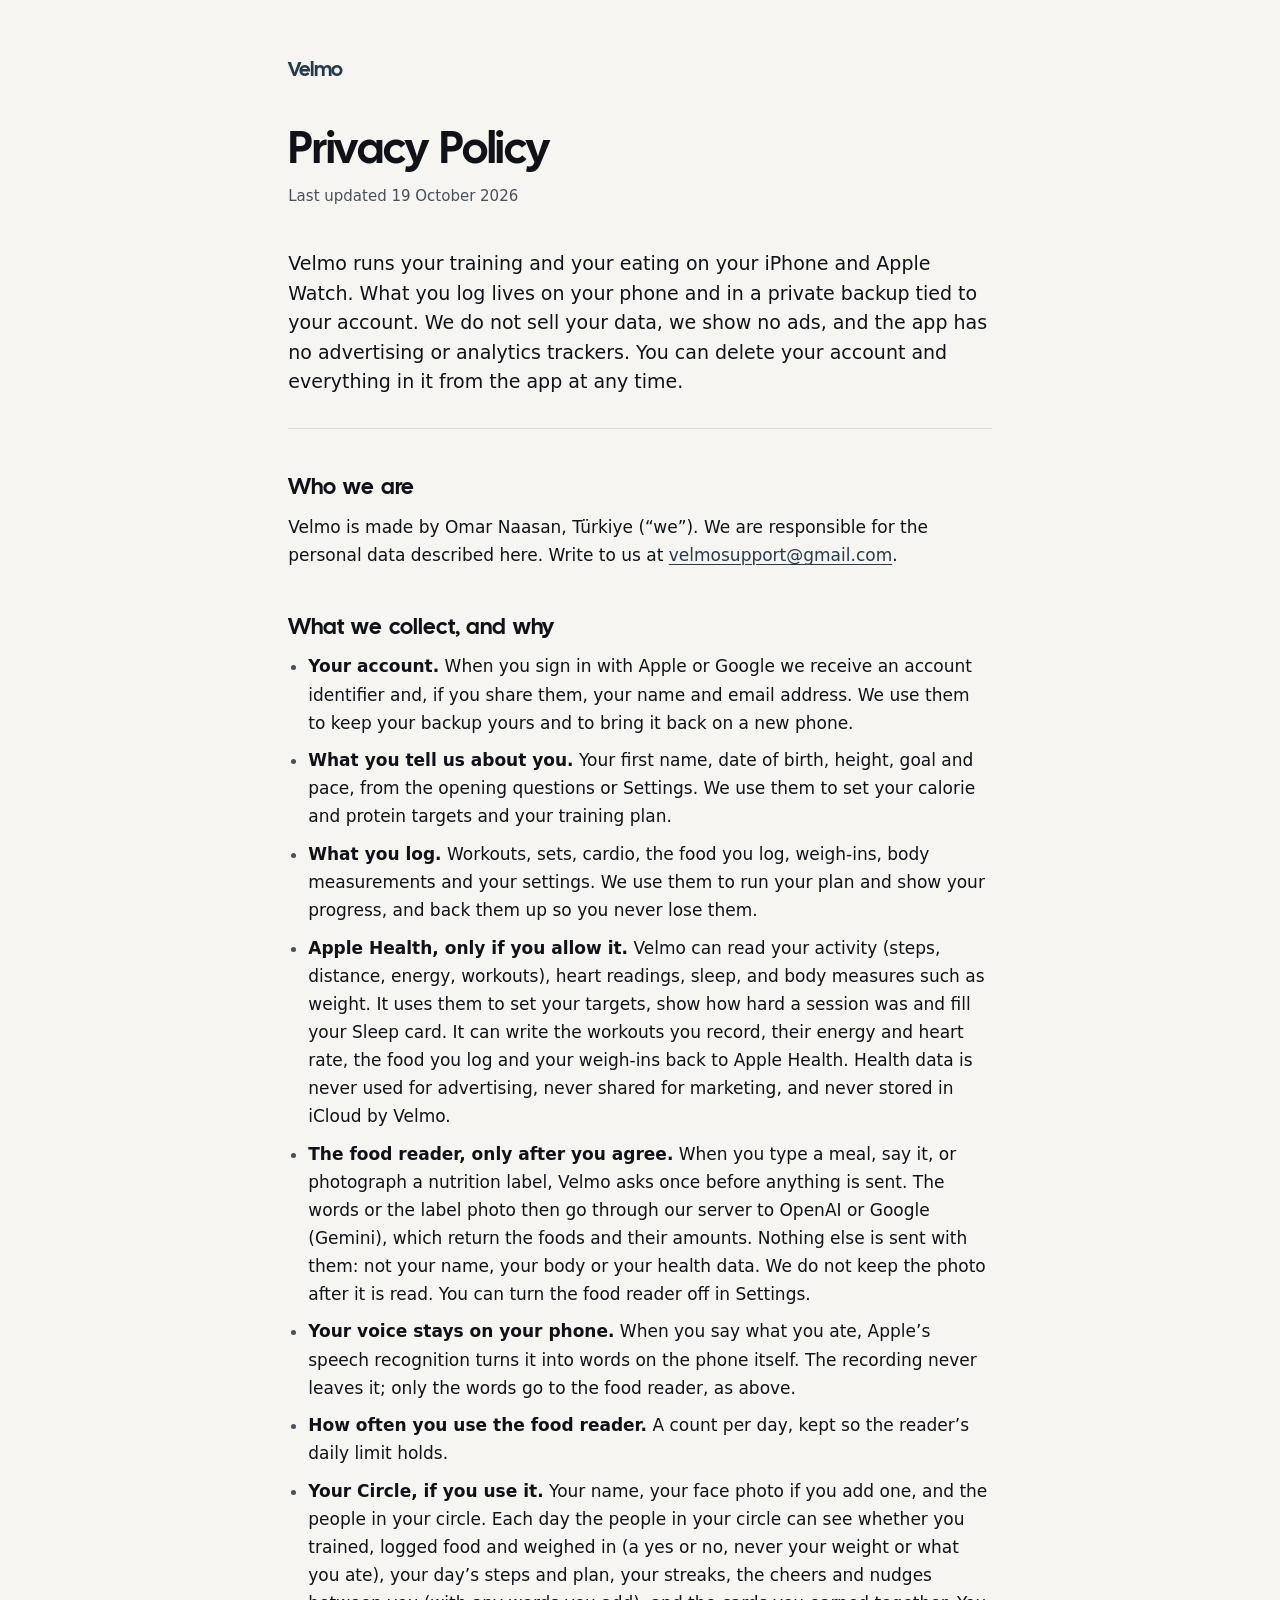
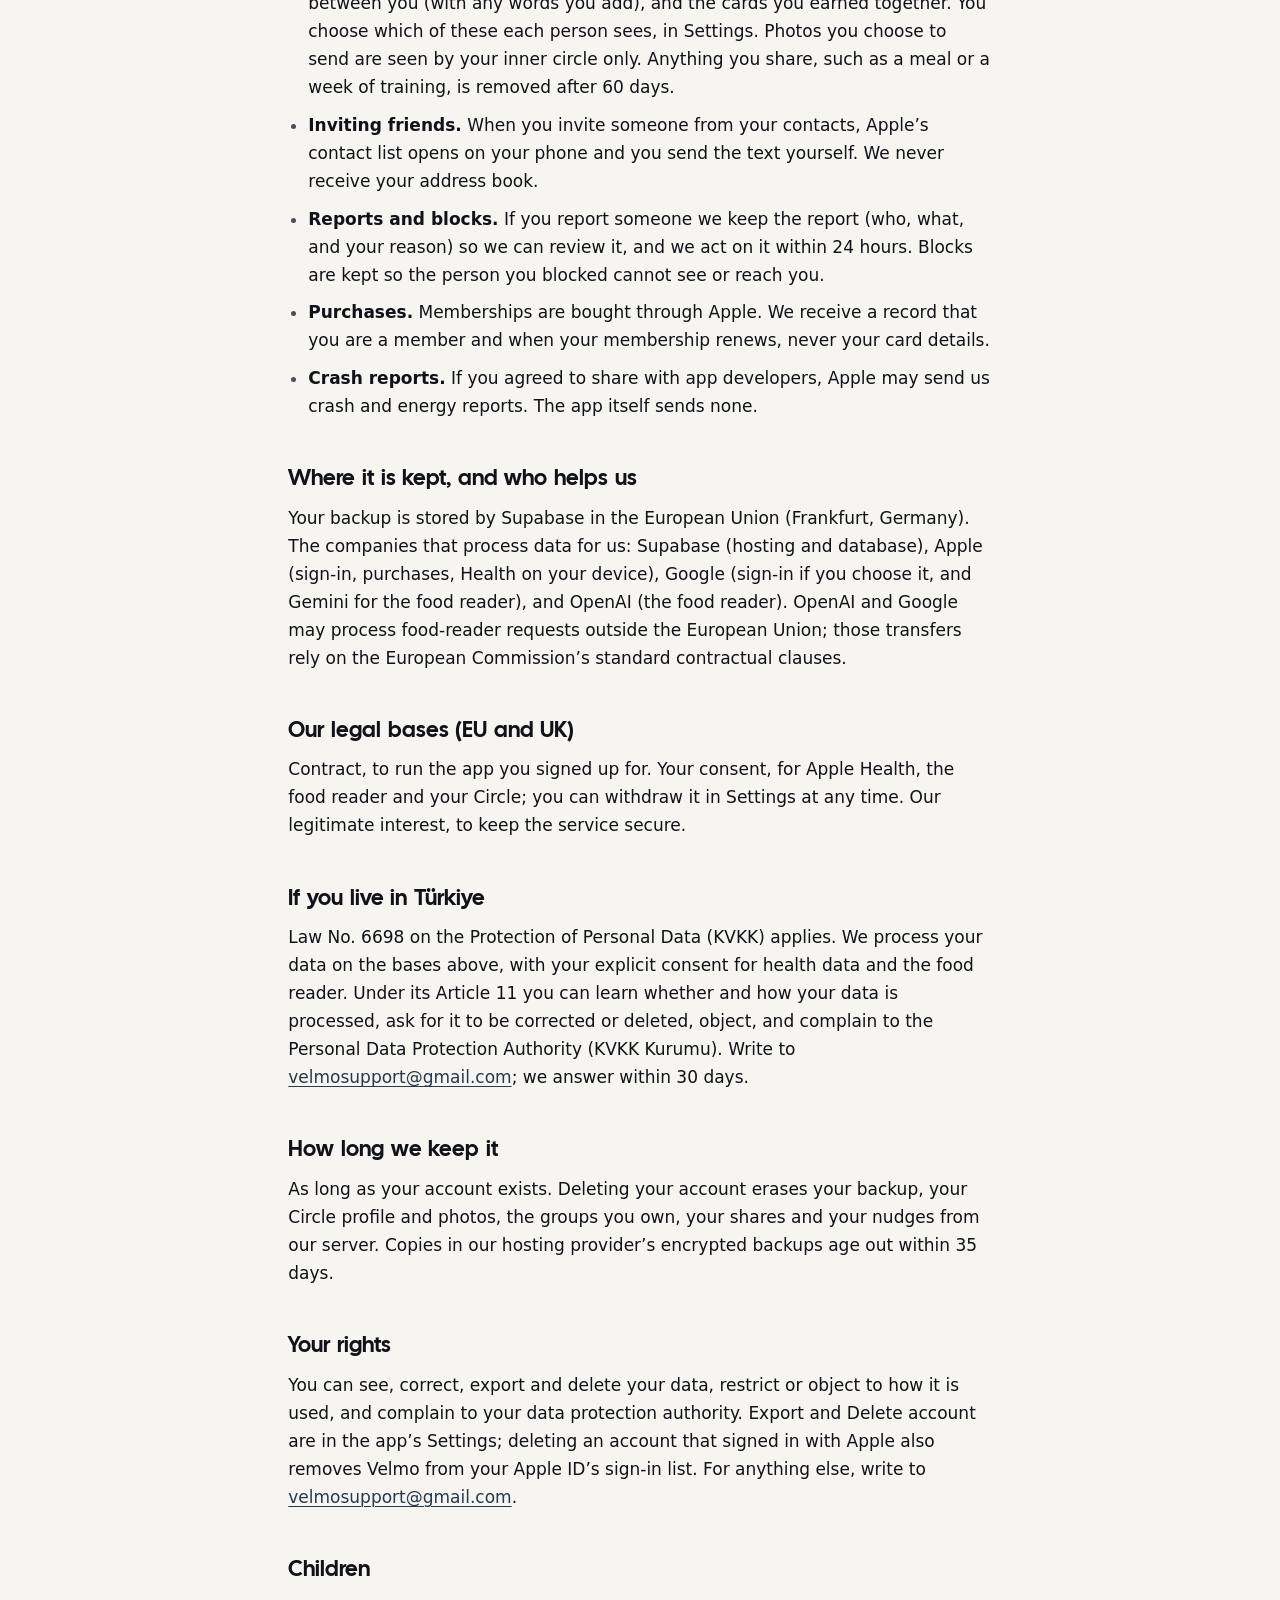
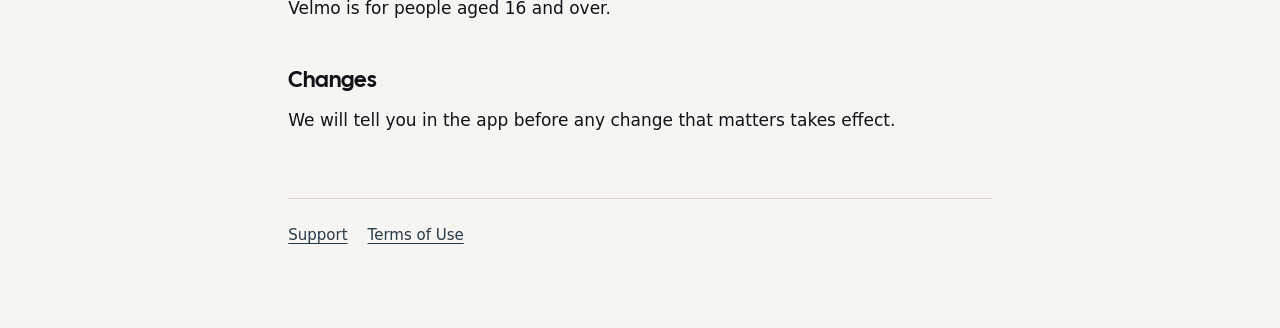
==== privacy/index.html @ 5cf64047 "Velmo's privacy policy and support pages" ====
<!doctype html>
<html lang="en">
<head>
<meta charset="utf-8">
<meta name="viewport" content="width=device-width, initial-scale=1">
<title>Velmo Privacy Policy</title>
<meta name="description" content="What Velmo collects, why, where it is kept, and how to delete it.">
<link rel="stylesheet" href="../assets/legal.css">
</head>
<body>
<main>
<a class="name" href="../">Velmo</a>

<h1>Privacy Policy</h1>
<p class="updated">Last updated 19 October 2026</p>

<p class="lede">Velmo runs your training and your eating on your iPhone and Apple Watch. What you log lives on your
phone and in a private backup tied to your account. We do not sell your data, we show no ads, and the app has no
advertising or analytics trackers. You can delete your account and everything in it from the app at any time.</p>

<h2>Who we are</h2>
<p>Velmo is made by Omar Naasan, Türkiye (“we”). We are responsible for the personal data described here.
Write to us at <a href="mailto:velmosupport@gmail.com">velmosupport@gmail.com</a>.</p>

<h2>What we collect, and why</h2>
<ul>
<li><strong>Your account.</strong> When you sign in with Apple or Google we receive an account identifier and, if
you share them, your name and email address. We use them to keep your backup yours and to bring it back on a new
phone.</li>
<li><strong>What you tell us about you.</strong> Your first name, date of birth, height, goal and pace, from the
opening questions or Settings. We use them to set your calorie and protein targets and your training plan.</li>
<li><strong>What you log.</strong> Workouts, sets, cardio, the food you log, weigh-ins, body measurements and your
settings. We use them to run your plan and show your progress, and back them up so you never lose them.</li>
<li><strong>Apple Health, only if you allow it.</strong> Velmo can read your activity (steps, distance, energy,
workouts), heart readings, sleep, and body measures such as weight. It uses them to set your targets, show how hard a
session was and fill your Sleep card. It can write the workouts you record, their energy and heart rate, the food you
log and your weigh-ins back to Apple Health. Health data is never used for advertising, never shared for marketing,
and never stored in iCloud by Velmo.</li>
<li><strong>The food reader, only after you agree.</strong> When you type a meal, say it, or photograph a nutrition
label, Velmo asks once before anything is sent. The words or the label photo then go through our server to OpenAI or
Google (Gemini), which return the foods and their amounts. Nothing else is sent with them: not your name, your body
or your health data. We do not keep the photo after it is read. You can turn the food reader off in Settings.</li>
<li><strong>Your voice stays on your phone.</strong> When you say what you ate, Apple’s speech recognition turns it
into words on the phone itself. The recording never leaves it; only the words go to the food reader, as above.</li>
<li><strong>How often you use the food reader.</strong> A count per day, kept so the reader’s daily limit
holds.</li>
<li><strong>Your Circle, if you use it.</strong> Your name, your face photo if you add one, and the people in your
circle. Each day the people in your circle can see whether you trained, logged food and weighed in (a yes or no,
never your weight or what you ate), your day’s steps and plan, your streaks, the cheers and nudges between you
(with any words you add), and the cards you earned together. You choose which of these each person sees, in
Settings. Photos you choose to send are seen by your inner circle only. Anything you share, such as a meal or a
week of training, is removed after 60 days.</li>
<li><strong>Inviting friends.</strong> When you invite someone from your contacts, Apple’s contact list opens on
your phone and you send the text yourself. We never receive your address book.</li>
<li><strong>Reports and blocks.</strong> If you report someone we keep the report (who, what, and your reason) so we
can review it, and we act on it within 24 hours. Blocks are kept so the person you blocked cannot see or reach
you.</li>
<li><strong>Purchases.</strong> Memberships are bought through Apple. We receive a record that you are a member and
when your membership renews, never your card details.</li>
<li><strong>Crash reports.</strong> If you agreed to share with app developers, Apple may send us crash and energy
reports. The app itself sends none.</li>
</ul>

<h2>Where it is kept, and who helps us</h2>
<p>Your backup is stored by Supabase in the European Union (Frankfurt, Germany). The companies that process data for
us: Supabase (hosting and database), Apple (sign-in, purchases, Health on your device), Google (sign-in if you choose
it, and Gemini for the food reader), and OpenAI (the food reader). OpenAI and Google may process food-reader requests
outside the European Union; those transfers rely on the European Commission’s standard contractual clauses.</p>

<h2>Our legal bases (EU and UK)</h2>
<p>Contract, to run the app you signed up for. Your consent, for Apple Health, the food reader and your Circle; you
can withdraw it in Settings at any time. Our legitimate interest, to keep the service secure.</p>

<h2>If you live in Türkiye</h2>
<p>Law No. 6698 on the Protection of Personal Data (KVKK) applies. We process your data on the bases above, with your
explicit consent for health data and the food reader. Under its Article 11 you can learn whether and how your data is
processed, ask for it to be corrected or deleted, object, and complain to the Personal Data Protection Authority
(KVKK Kurumu). Write to <a href="mailto:velmosupport@gmail.com">velmosupport@gmail.com</a>; we answer within 30 days.</p>

<h2>How long we keep it</h2>
<p>As long as your account exists. Deleting your account erases your backup, your Circle profile and photos, the
groups you own, your shares and your nudges from our server. Copies in our hosting provider’s encrypted backups age
out within 35 days.</p>

<h2>Your rights</h2>
<p>You can see, correct, export and delete your data, restrict or object to how it is used, and complain to your data
protection authority. Export and Delete account are in the app’s Settings; deleting an account that signed in with
Apple also removes Velmo from your Apple ID’s sign-in list. For anything else, write to
<a href="mailto:velmosupport@gmail.com">velmosupport@gmail.com</a>.</p>

<h2>Children</h2>
<p>Velmo is for people aged 16 and over.</p>

<h2>Changes</h2>
<p>We will tell you in the app before any change that matters takes effect.</p>

<footer>
<a href="../support/">Support</a><a href="https://www.apple.com/legal/internet-services/itunes/dev/stdeula/">Terms of Use</a>
</footer>
</main>
</body>
</html>
---- assets/legal.css ----
/* Velmo's public pages: privacy policy and support. Read mode — one column, the app's own heading face. */
@font-face {
  font-family: "Cal Sans";
  src: url("CalSans-Regular.ttf") format("truetype");
  font-display: swap;
}

:root {
  --paper: #f6f5f2;
  --ink: #101218;
  --ink-soft: #4a4f5c;
  --brand: #273a4a;
  --rule: #dddad3;
  --mark: rgba(39, 58, 74, 0.16);
  color-scheme: light dark;
}

@media (prefers-color-scheme: dark) {
  :root {
    --paper: #0f1116;
    --ink: #f2f4f8;
    --ink-soft: #a8adba;
    --brand: #febd99;
    --rule: #262a33;
    --mark: rgba(254, 189, 153, 0.22);
  }
}

* { box-sizing: border-box; }

html {
  -webkit-text-size-adjust: 100%;
  text-size-adjust: 100%;
}

body {
  margin: 0;
  background: var(--paper);
  color: var(--ink);
  font: 400 1.0625rem/1.65 -apple-system, BlinkMacSystemFont, "Segoe UI", system-ui, sans-serif;
  font-feature-settings: "kern", "liga";
}

::selection { background: var(--mark); }

main {
  max-width: 68ch;
  margin: 0 auto;
  padding: 3.5rem 1rem 5rem;
}

.name {
  font: 400 1.25rem/1 "Cal Sans", -apple-system, system-ui, sans-serif;
  letter-spacing: -0.01em;
  color: var(--brand);
  text-decoration: none;
}

h1 {
  font: 400 clamp(2rem, 6vw, 2.75rem)/1.1 "Cal Sans", -apple-system, system-ui, sans-serif;
  letter-spacing: -0.015em;
  word-spacing: 0.1em;
  margin: 2.5rem 0 0.75rem;
  text-wrap: balance;
}

.updated { color: var(--ink-soft); margin: 0 0 2.5rem; font-size: 0.9375rem; }

.lede {
  font-size: 1.1875rem;
  line-height: 1.55;
  padding-bottom: 2rem;
  border-bottom: 1px solid var(--rule);
  margin: 0 0 0.5rem;
}

h2 {
  font: 400 1.375rem/1.25 "Cal Sans", -apple-system, system-ui, sans-serif;
  letter-spacing: 0;
  word-spacing: 0.12em;
  margin: 2.75rem 0 0.75rem;
  text-wrap: balance;
}

p, ul { margin: 0 0 1rem; }
ul { padding-left: 1.25rem; }
li { margin-bottom: 0.6rem; }
li::marker { color: var(--ink-soft); }
strong { font-weight: 600; }

a {
  color: var(--brand);
  text-decoration-thickness: 1px;
  text-underline-offset: 0.18em;
}
a:hover { text-decoration-thickness: 2px; }
a:focus-visible { outline: 2px solid var(--brand); outline-offset: 3px; border-radius: 3px; }

.contact {
  font: 400 1.375rem/1.3 "Cal Sans", -apple-system, system-ui, sans-serif;
  margin: 0.5rem 0 1.5rem;
  overflow-wrap: anywhere;
}

footer {
  margin-top: 4rem;
  padding-top: 1.5rem;
  border-top: 1px solid var(--rule);
  color: var(--ink-soft);
  font-size: 0.9375rem;
}
footer a { margin-right: 1.25rem; }
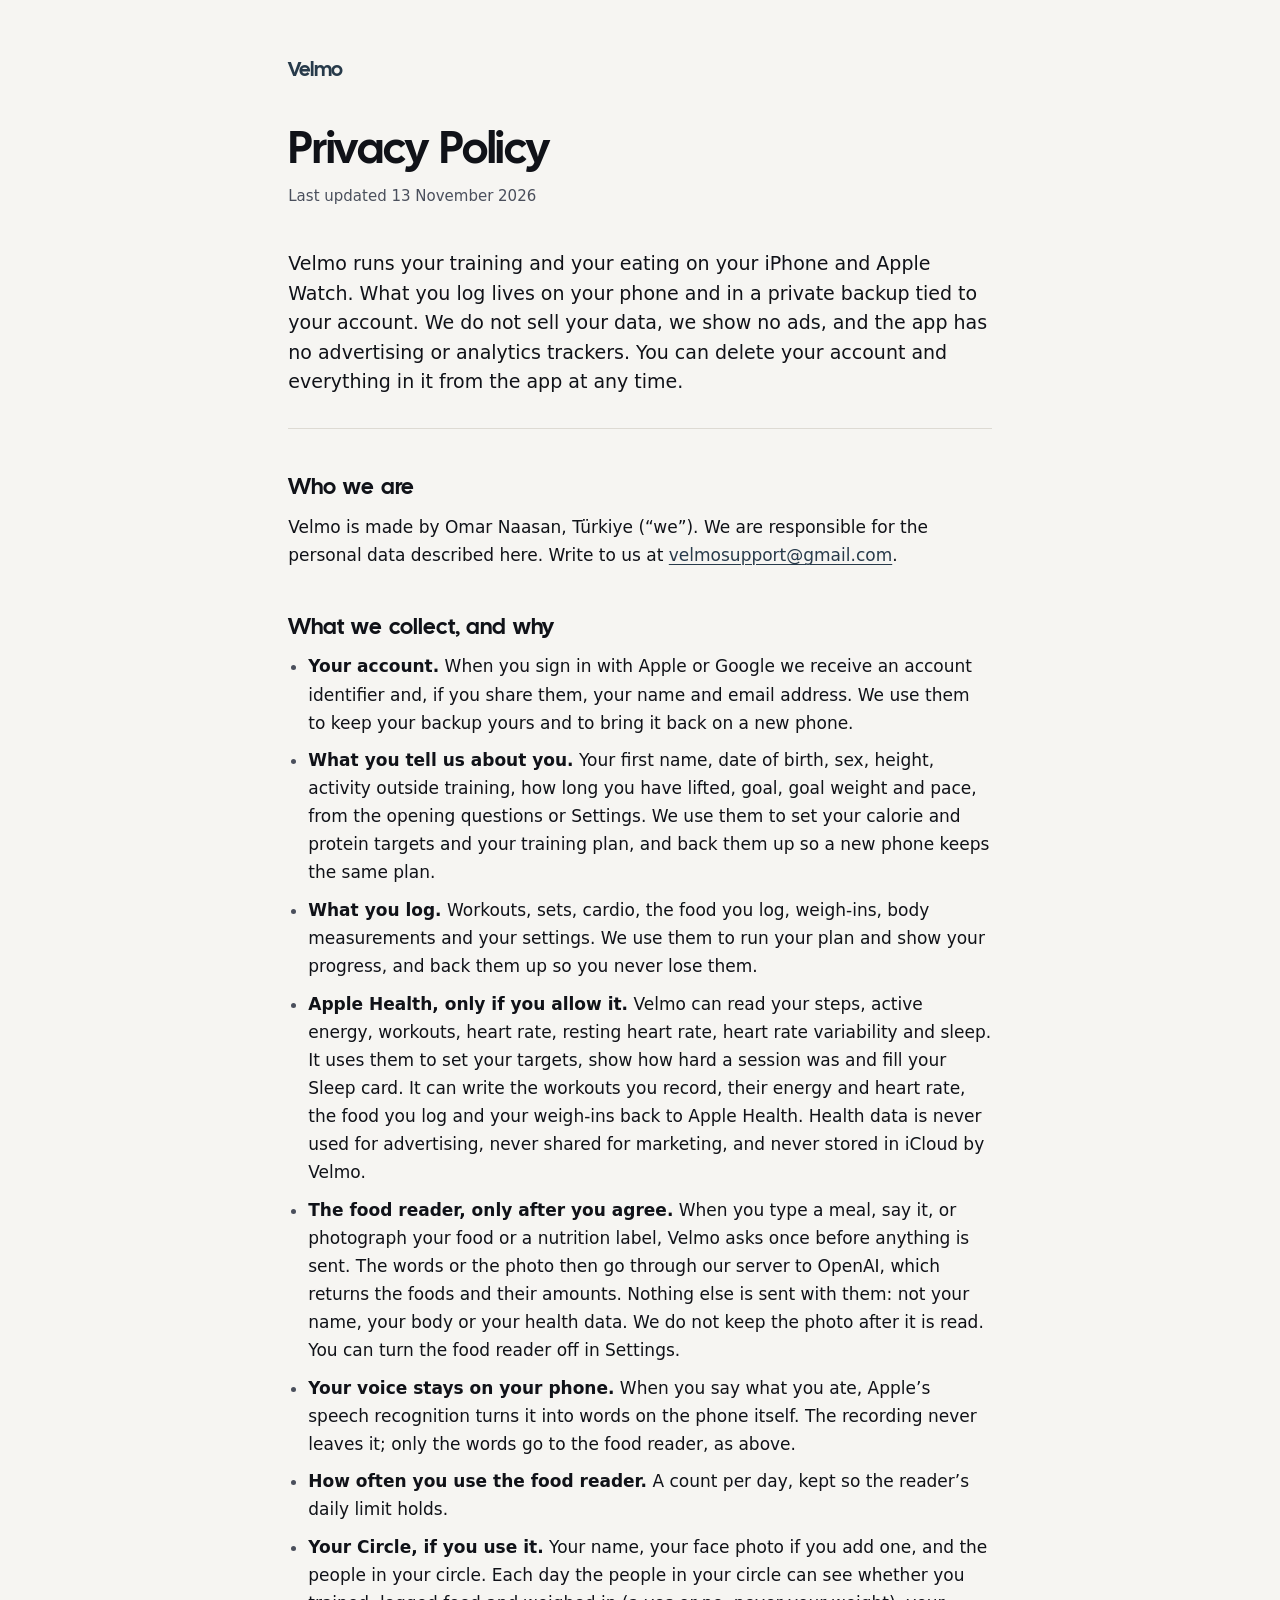
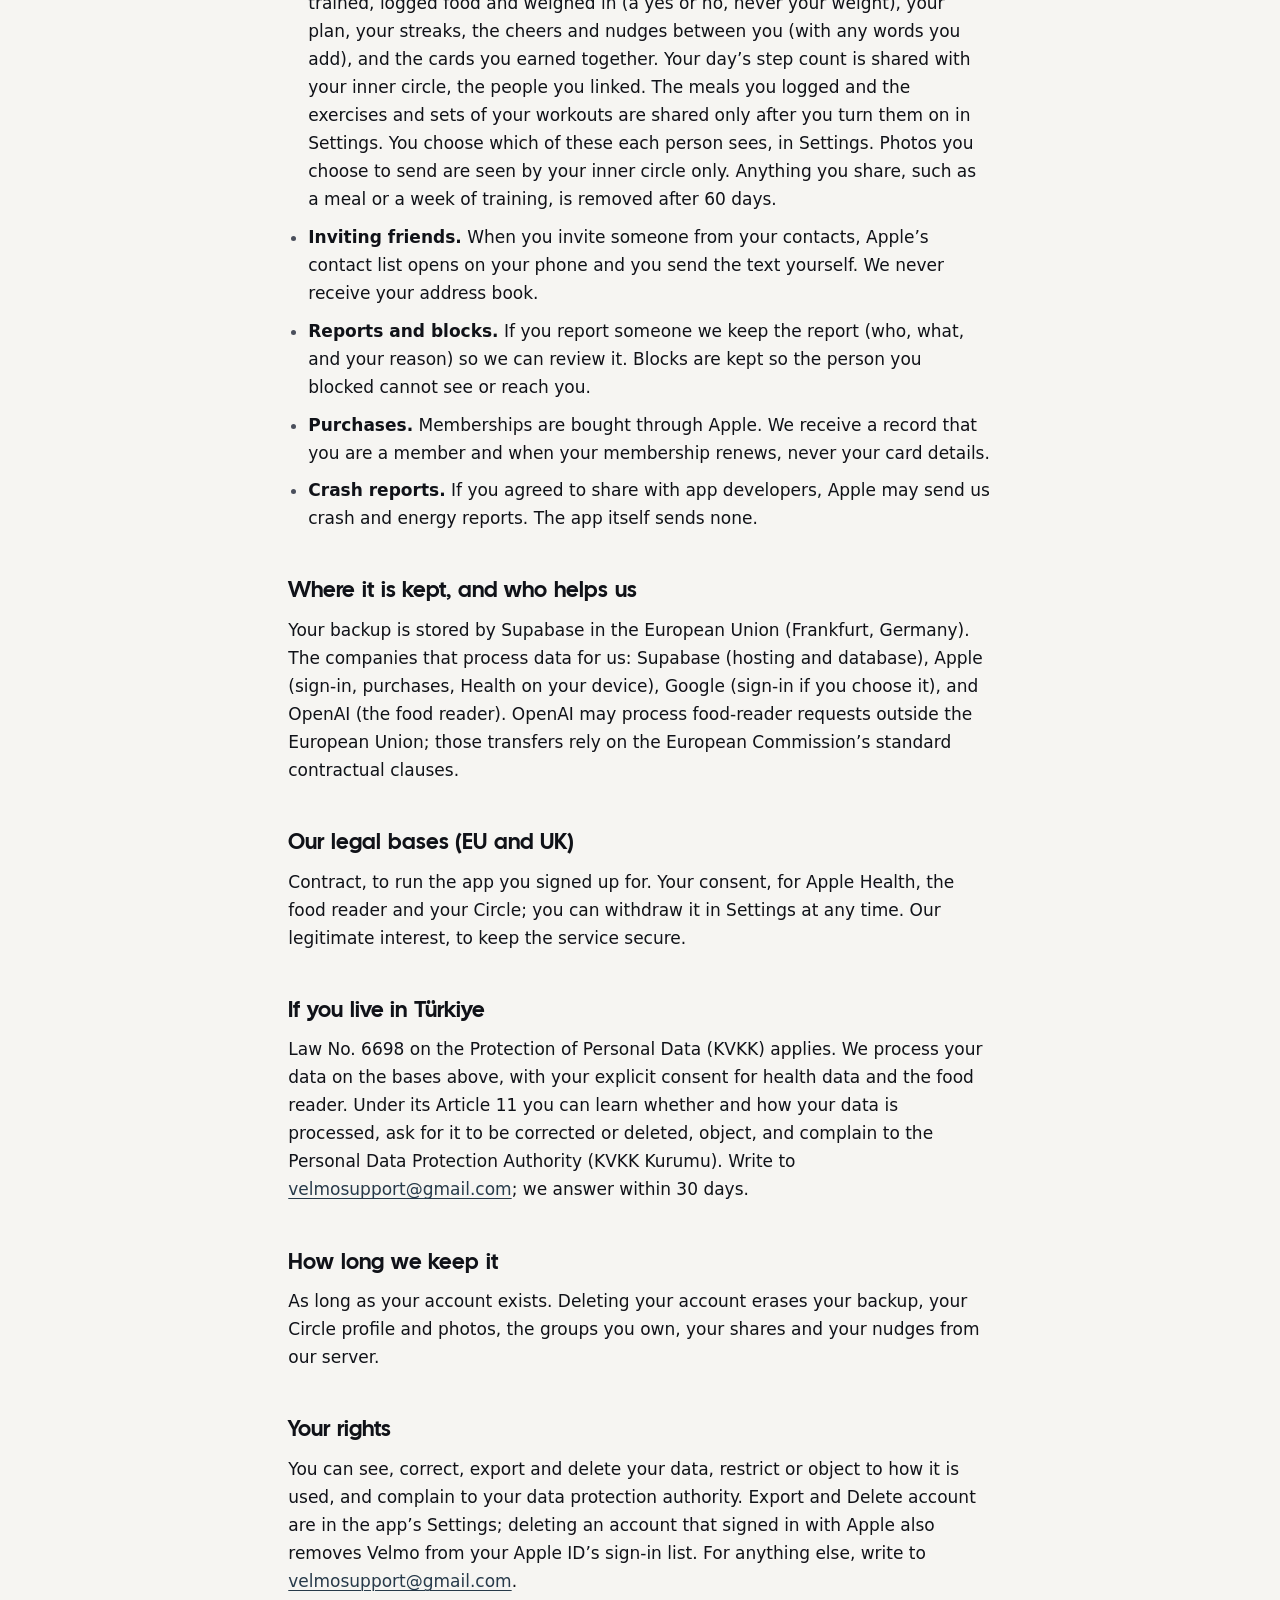
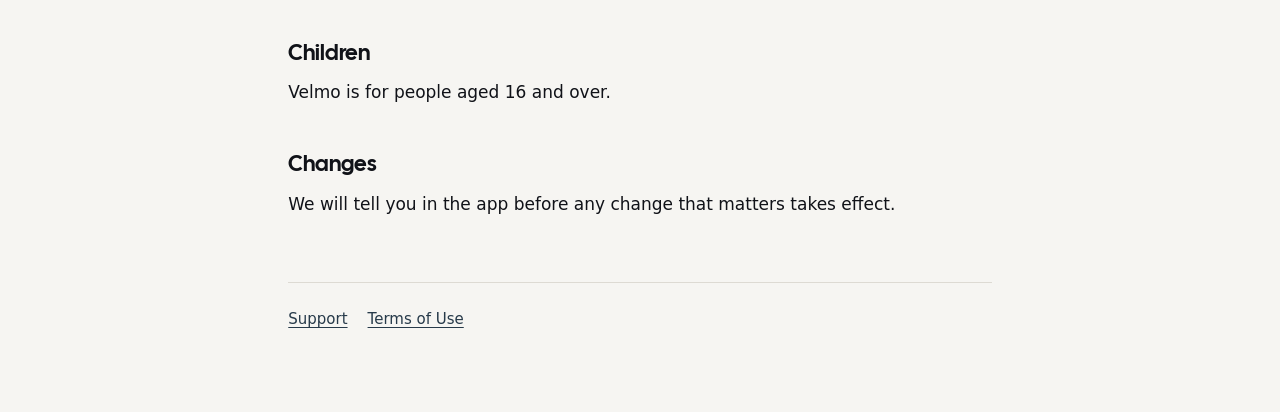
==== commit f6af9516: "Privacy and support pages: 13 Nov 2026 update (OpenAI only for the food reader, Circle sharing choic" ====
--- a/privacy/index.html
+++ b/privacy/index.html
@@ -12,7 +12,7 @@
 <a class="name" href="../">Velmo</a>
 
 <h1>Privacy Policy</h1>
-<p class="updated">Last updated 19 October 2026</p>
+<p class="updated">Last updated 13 November 2026</p>
 
 <p class="lede">Velmo runs your training and your eating on your iPhone and Apple Watch. What you log lives on your
 phone and in a private backup tied to your account. We do not sell your data, we show no ads, and the app has no
@@ -27,18 +27,19 @@
 <li><strong>Your account.</strong> When you sign in with Apple or Google we receive an account identifier and, if
 you share them, your name and email address. We use them to keep your backup yours and to bring it back on a new
 phone.</li>
-<li><strong>What you tell us about you.</strong> Your first name, date of birth, height, goal and pace, from the
-opening questions or Settings. We use them to set your calorie and protein targets and your training plan.</li>
+<li><strong>What you tell us about you.</strong> Your first name, date of birth, sex, height, activity outside
+training, how long you have lifted, goal, goal weight and pace, from the opening questions or Settings. We use them to
+set your calorie and protein targets and your training plan, and back them up so a new phone keeps the same plan.</li>
 <li><strong>What you log.</strong> Workouts, sets, cardio, the food you log, weigh-ins, body measurements and your
 settings. We use them to run your plan and show your progress, and back them up so you never lose them.</li>
-<li><strong>Apple Health, only if you allow it.</strong> Velmo can read your activity (steps, distance, energy,
-workouts), heart readings, sleep, and body measures such as weight. It uses them to set your targets, show how hard a
+<li><strong>Apple Health, only if you allow it.</strong> Velmo can read your steps, active energy, workouts, heart
+rate, resting heart rate, heart rate variability and sleep. It uses them to set your targets, show how hard a
 session was and fill your Sleep card. It can write the workouts you record, their energy and heart rate, the food you
 log and your weigh-ins back to Apple Health. Health data is never used for advertising, never shared for marketing,
 and never stored in iCloud by Velmo.</li>
-<li><strong>The food reader, only after you agree.</strong> When you type a meal, say it, or photograph a nutrition
-label, Velmo asks once before anything is sent. The words or the label photo then go through our server to OpenAI or
-Google (Gemini), which return the foods and their amounts. Nothing else is sent with them: not your name, your body
+<li><strong>The food reader, only after you agree.</strong> When you type a meal, say it, or photograph your food or a
+nutrition label, Velmo asks once before anything is sent. The words or the photo then go through our server to
+OpenAI, which returns the foods and their amounts. Nothing else is sent with them: not your name, your body
 or your health data. We do not keep the photo after it is read. You can turn the food reader off in Settings.</li>
 <li><strong>Your voice stays on your phone.</strong> When you say what you ate, Apple’s speech recognition turns it
 into words on the phone itself. The recording never leaves it; only the words go to the food reader, as above.</li>
@@ -46,14 +47,15 @@
 holds.</li>
 <li><strong>Your Circle, if you use it.</strong> Your name, your face photo if you add one, and the people in your
 circle. Each day the people in your circle can see whether you trained, logged food and weighed in (a yes or no,
-never your weight or what you ate), your day’s steps and plan, your streaks, the cheers and nudges between you
-(with any words you add), and the cards you earned together. You choose which of these each person sees, in
-Settings. Photos you choose to send are seen by your inner circle only. Anything you share, such as a meal or a
+never your weight), your plan, your streaks, the cheers and nudges between you (with any words you add), and the
+cards you earned together. Your day’s step count is shared with your inner circle, the people you linked. The meals
+you logged and the exercises and sets of your workouts are shared only after you turn them on in Settings. You
+choose which of these each person sees, in Settings. Photos you choose to send are seen by your inner circle only. Anything you share, such as a meal or a
 week of training, is removed after 60 days.</li>
 <li><strong>Inviting friends.</strong> When you invite someone from your contacts, Apple’s contact list opens on
 your phone and you send the text yourself. We never receive your address book.</li>
 <li><strong>Reports and blocks.</strong> If you report someone we keep the report (who, what, and your reason) so we
-can review it, and we act on it within 24 hours. Blocks are kept so the person you blocked cannot see or reach
+can review it. Blocks are kept so the person you blocked cannot see or reach
 you.</li>
 <li><strong>Purchases.</strong> Memberships are bought through Apple. We receive a record that you are a member and
 when your membership renews, never your card details.</li>
@@ -64,7 +66,7 @@
 <h2>Where it is kept, and who helps us</h2>
 <p>Your backup is stored by Supabase in the European Union (Frankfurt, Germany). The companies that process data for
 us: Supabase (hosting and database), Apple (sign-in, purchases, Health on your device), Google (sign-in if you choose
-it, and Gemini for the food reader), and OpenAI (the food reader). OpenAI and Google may process food-reader requests
+it), and OpenAI (the food reader). OpenAI may process food-reader requests
 outside the European Union; those transfers rely on the European Commission’s standard contractual clauses.</p>
 
 <h2>Our legal bases (EU and UK)</h2>
@@ -79,8 +81,7 @@
 
 <h2>How long we keep it</h2>
 <p>As long as your account exists. Deleting your account erases your backup, your Circle profile and photos, the
-groups you own, your shares and your nudges from our server. Copies in our hosting provider’s encrypted backups age
-out within 35 days.</p>
+groups you own, your shares and your nudges from our server.</p>
 
 <h2>Your rights</h2>
 <p>You can see, correct, export and delete your data, restrict or object to how it is used, and complain to your data
